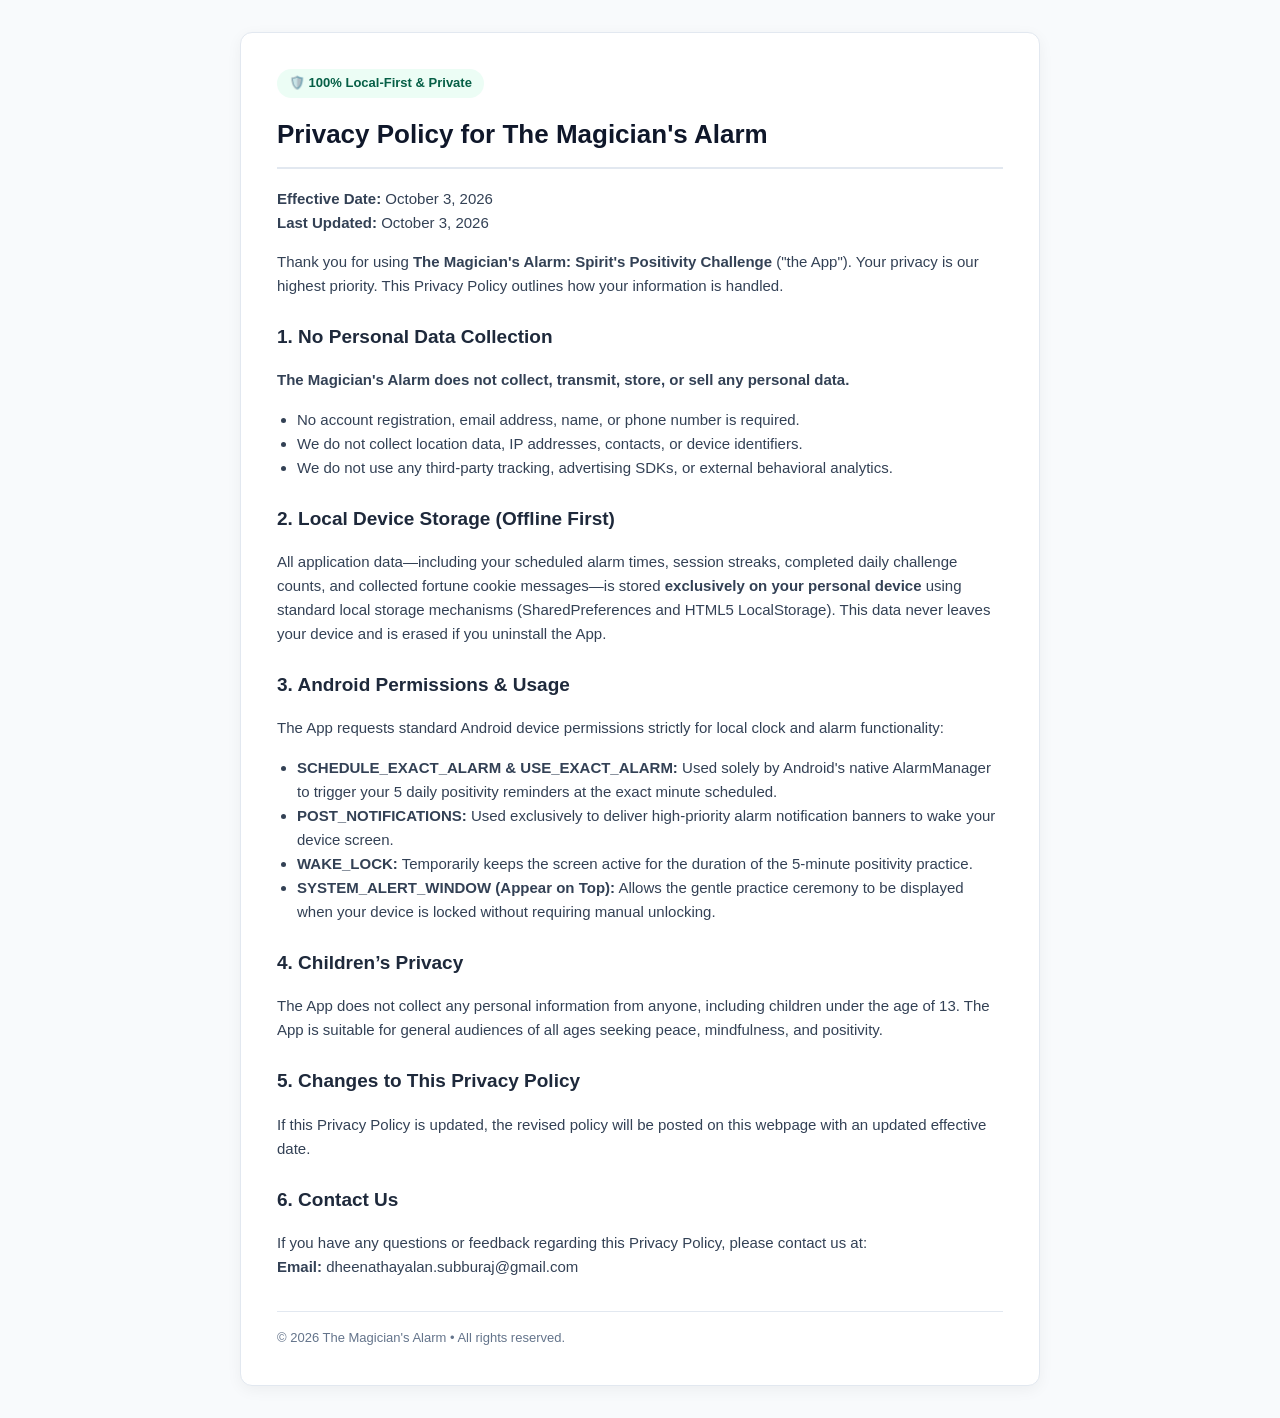
==== privacy.html @ 6fe30144 "Create privacy.html" ====
<!DOCTYPE html>
<html lang="en">
<head>
  <meta charset="UTF-8">
  <meta name="viewport" content="width=device-width, initial-scale=1.0">
  <title>Privacy Policy - The Magician's Alarm</title>
  <style>
    body {
      font-family: -apple-system, BlinkMacSystemFont, 'Segoe UI', Roboto, Helvetica, Arial, sans-serif;
      line-height: 1.6;
      color: #1e293b;
      max-width: 800px;
      margin: 0 auto;
      padding: 32px 20px;
      background: #f8fafc;
    }
    .card {
      background: #ffffff;
      border-radius: 12px;
      padding: 36px;
      box-shadow: 0 4px 15px rgba(0, 0, 0, 0.05);
      border: 1px solid #e2e8f0;
    }
    h1 { color: #0f172a; margin-top: 0; font-size: 26px; border-bottom: 2px solid #e2e8f0; padding-bottom: 12px; }
    h2 { color: #1e293b; font-size: 19px; margin-top: 24px; }
    p, li { font-size: 15px; color: #334155; }
    ul { padding-left: 20px; }
    .badge {
      display: inline-block;
      background: #ecfdf5;
      color: #065f46;
      padding: 4px 12px;
      border-radius: 999px;
      font-size: 13px;
      font-weight: 600;
      margin-bottom: 16px;
    }
    .footer { margin-top: 32px; font-size: 13px; color: #64748b; border-top: 1px solid #e2e8f0; padding-top: 16px; }
  </style>
</head>
<body>
  <div class="card">
    <span class="badge">🛡️ 100% Local-First & Private</span>
    <h1>Privacy Policy for The Magician's Alarm</h1>
    <p><strong>Effective Date:</strong> October 3, 2026<br>
    <strong>Last Updated:</strong> October 3, 2026</p>

    <p>Thank you for using <strong>The Magician's Alarm: Spirit's Positivity Challenge</strong> ("the App"). Your privacy is our highest priority. This Privacy Policy outlines how your information is handled.</p>

    <h2>1. No Personal Data Collection</h2>
    <p><strong>The Magician's Alarm does not collect, transmit, store, or sell any personal data.</strong></p>
    <ul>
      <li>No account registration, email address, name, or phone number is required.</li>
      <li>We do not collect location data, IP addresses, contacts, or device identifiers.</li>
      <li>We do not use any third-party tracking, advertising SDKs, or external behavioral analytics.</li>
    </ul>

    <h2>2. Local Device Storage (Offline First)</h2>
    <p>All application data—including your scheduled alarm times, session streaks, completed daily challenge counts, and collected fortune cookie messages—is stored <strong>exclusively on your personal device</strong> using standard local storage mechanisms (SharedPreferences and HTML5 LocalStorage). This data never leaves your device and is erased if you uninstall the App.</p>

    <h2>3. Android Permissions & Usage</h2>
    <p>The App requests standard Android device permissions strictly for local clock and alarm functionality:</p>
    <ul>
      <li><strong>SCHEDULE_EXACT_ALARM & USE_EXACT_ALARM:</strong> Used solely by Android's native AlarmManager to trigger your 5 daily positivity reminders at the exact minute scheduled.</li>
      <li><strong>POST_NOTIFICATIONS:</strong> Used exclusively to deliver high-priority alarm notification banners to wake your device screen.</li>
      <li><strong>WAKE_LOCK:</strong> Temporarily keeps the screen active for the duration of the 5-minute positivity practice.</li>
      <li><strong>SYSTEM_ALERT_WINDOW (Appear on Top):</strong> Allows the gentle practice ceremony to be displayed when your device is locked without requiring manual unlocking.</li>
    </ul>

    <h2>4. Children’s Privacy</h2>
    <p>The App does not collect any personal information from anyone, including children under the age of 13. The App is suitable for general audiences of all ages seeking peace, mindfulness, and positivity.</p>

    <h2>5. Changes to This Privacy Policy</h2>
    <p>If this Privacy Policy is updated, the revised policy will be posted on this webpage with an updated effective date.</p>

    <h2>6. Contact Us</h2>
    <p>If you have any questions or feedback regarding this Privacy Policy, please contact us at:<br>
    <strong>Email:</strong> dheenathayalan.subburaj@gmail.com</p>

    <div class="footer">
      &copy; 2026 The Magician's Alarm • All rights reserved.
    </div>
  </div>
</body>
</html>
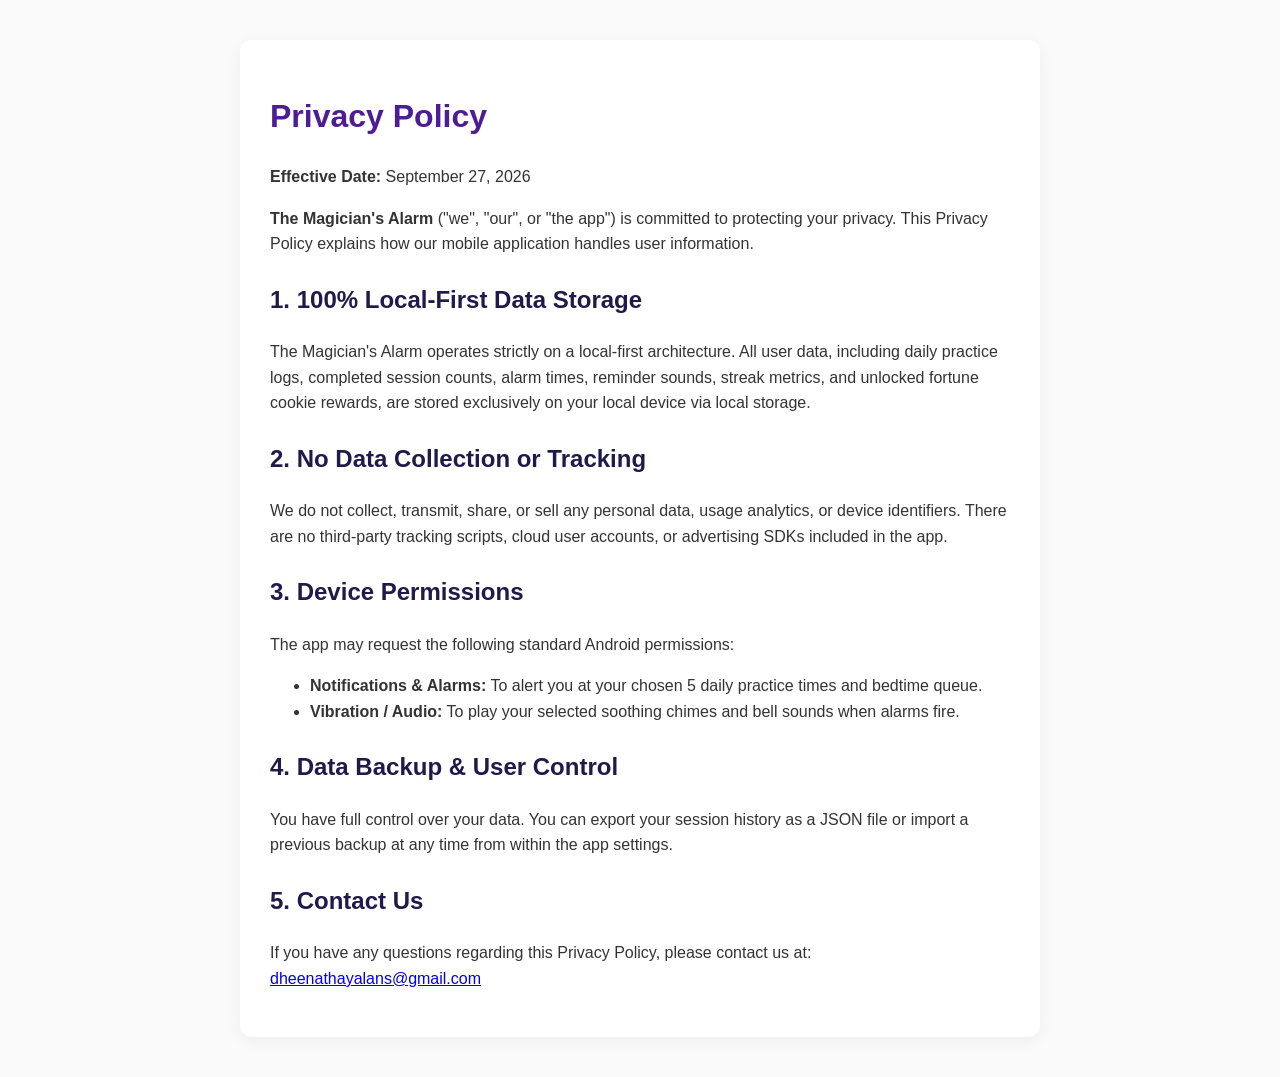
==== commit c16c0a1c: "feat: Limit alarm to 1 minute with missed session bedtime queue addition and bump to v1.0.6" ====
--- a/privacy.html
+++ b/privacy.html
@@ -5,81 +5,36 @@
   <meta name="viewport" content="width=device-width, initial-scale=1.0">
   <title>Privacy Policy - The Magician's Alarm</title>
   <style>
-    body {
-      font-family: -apple-system, BlinkMacSystemFont, 'Segoe UI', Roboto, Helvetica, Arial, sans-serif;
-      line-height: 1.6;
-      color: #1e293b;
-      max-width: 800px;
-      margin: 0 auto;
-      padding: 32px 20px;
-      background: #f8fafc;
-    }
-    .card {
-      background: #ffffff;
-      border-radius: 12px;
-      padding: 36px;
-      box-shadow: 0 4px 15px rgba(0, 0, 0, 0.05);
-      border: 1px solid #e2e8f0;
-    }
-    h1 { color: #0f172a; margin-top: 0; font-size: 26px; border-bottom: 2px solid #e2e8f0; padding-bottom: 12px; }
-    h2 { color: #1e293b; font-size: 19px; margin-top: 24px; }
-    p, li { font-size: 15px; color: #334155; }
-    ul { padding-left: 20px; }
-    .badge {
-      display: inline-block;
-      background: #ecfdf5;
-      color: #065f46;
-      padding: 4px 12px;
-      border-radius: 999px;
-      font-size: 13px;
-      font-weight: 600;
-      margin-bottom: 16px;
-    }
-    .footer { margin-top: 32px; font-size: 13px; color: #64748b; border-top: 1px solid #e2e8f0; padding-top: 16px; }
+    body { font-family: -apple-system, BlinkMacSystemFont, 'Segoe UI', Roboto, sans-serif; line-height: 1.6; color: #333; max-width: 800px; margin: 40px auto; padding: 0 20px; background: #fafafa; }
+    .card { background: white; padding: 30px; border-radius: 12px; box-shadow: 0 4px 15px rgba(0,0,0,0.05); }
+    h1 { color: #4c1d95; }
+    h2 { color: #1e1b4b; margin-top: 24px; }
   </style>
 </head>
 <body>
   <div class="card">
-    <span class="badge">🛡️ 100% Local-First & Private</span>
-    <h1>Privacy Policy for The Magician's Alarm</h1>
-    <p><strong>Effective Date:</strong> October 3, 2026<br>
-    <strong>Last Updated:</strong> October 3, 2026</p>
+    <h1>Privacy Policy</h1>
+    <p><strong>Effective Date:</strong> September 27, 2026</p>
+    <p><strong>The Magician's Alarm</strong> ("we", "our", or "the app") is committed to protecting your privacy. This Privacy Policy explains how our mobile application handles user information.</p>
+    
+    <h2>1. 100% Local-First Data Storage</h2>
+    <p>The Magician's Alarm operates strictly on a local-first architecture. All user data, including daily practice logs, completed session counts, alarm times, reminder sounds, streak metrics, and unlocked fortune cookie rewards, are stored exclusively on your local device via local storage.</p>
 
-    <p>Thank you for using <strong>The Magician's Alarm: Spirit's Positivity Challenge</strong> ("the App"). Your privacy is our highest priority. This Privacy Policy outlines how your information is handled.</p>
+    <h2>2. No Data Collection or Tracking</h2>
+    <p>We do not collect, transmit, share, or sell any personal data, usage analytics, or device identifiers. There are no third-party tracking scripts, cloud user accounts, or advertising SDKs included in the app.</p>
 
-    <h2>1. No Personal Data Collection</h2>
-    <p><strong>The Magician's Alarm does not collect, transmit, store, or sell any personal data.</strong></p>
+    <h2>3. Device Permissions</h2>
+    <p>The app may request the following standard Android permissions:</p>
     <ul>
-      <li>No account registration, email address, name, or phone number is required.</li>
-      <li>We do not collect location data, IP addresses, contacts, or device identifiers.</li>
-      <li>We do not use any third-party tracking, advertising SDKs, or external behavioral analytics.</li>
+      <li><strong>Notifications & Alarms:</strong> To alert you at your chosen 5 daily practice times and bedtime queue.</li>
+      <li><strong>Vibration / Audio:</strong> To play your selected soothing chimes and bell sounds when alarms fire.</li>
     </ul>
 
-    <h2>2. Local Device Storage (Offline First)</h2>
-    <p>All application data—including your scheduled alarm times, session streaks, completed daily challenge counts, and collected fortune cookie messages—is stored <strong>exclusively on your personal device</strong> using standard local storage mechanisms (SharedPreferences and HTML5 LocalStorage). This data never leaves your device and is erased if you uninstall the App.</p>
+    <h2>4. Data Backup & User Control</h2>
+    <p>You have full control over your data. You can export your session history as a JSON file or import a previous backup at any time from within the app settings.</p>
 
-    <h2>3. Android Permissions & Usage</h2>
-    <p>The App requests standard Android device permissions strictly for local clock and alarm functionality:</p>
-    <ul>
-      <li><strong>SCHEDULE_EXACT_ALARM & USE_EXACT_ALARM:</strong> Used solely by Android's native AlarmManager to trigger your 5 daily positivity reminders at the exact minute scheduled.</li>
-      <li><strong>POST_NOTIFICATIONS:</strong> Used exclusively to deliver high-priority alarm notification banners to wake your device screen.</li>
-      <li><strong>WAKE_LOCK:</strong> Temporarily keeps the screen active for the duration of the 5-minute positivity practice.</li>
-      <li><strong>SYSTEM_ALERT_WINDOW (Appear on Top):</strong> Allows the gentle practice ceremony to be displayed when your device is locked without requiring manual unlocking.</li>
-    </ul>
-
-    <h2>4. Children’s Privacy</h2>
-    <p>The App does not collect any personal information from anyone, including children under the age of 13. The App is suitable for general audiences of all ages seeking peace, mindfulness, and positivity.</p>
-
-    <h2>5. Changes to This Privacy Policy</h2>
-    <p>If this Privacy Policy is updated, the revised policy will be posted on this webpage with an updated effective date.</p>
-
-    <h2>6. Contact Us</h2>
-    <p>If you have any questions or feedback regarding this Privacy Policy, please contact us at:<br>
-    <strong>Email:</strong> dheenathayalan.subburaj@gmail.com</p>
-
-    <div class="footer">
-      &copy; 2026 The Magician's Alarm • All rights reserved.
-    </div>
+    <h2>5. Contact Us</h2>
+    <p>If you have any questions regarding this Privacy Policy, please contact us at: <a href="mailto:dheenathayalans@gmail.com">dheenathayalans@gmail.com</a></p>
   </div>
 </body>
 </html>
